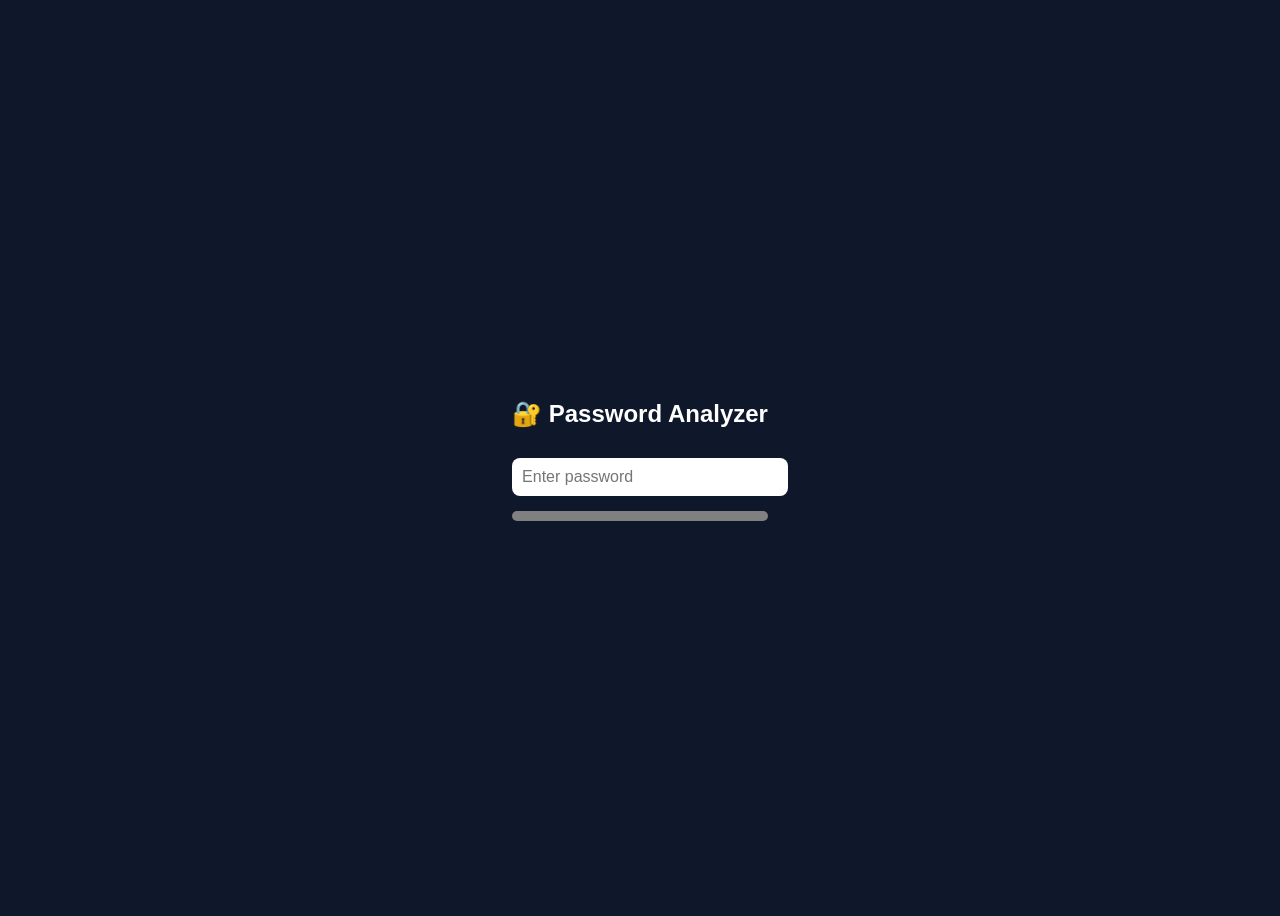
==== index.html @ 749f0412 "cybersecurity-internship" ====
<!DOCTYPE html>

<html lang="en">
<head>
  <meta charset="UTF-8">
  <title>Password Strength Analyzer</title>
  <style>
    body {
      font-family: Arial, sans-serif;
      background: #0f172a;
      color: white;
      display: flex;
      justify-content: center;
      align-items: center;
      height: 100vh;
    }

```
.container {
  background: #1e293b;
  padding: 30px;
  border-radius: 12px;
  width: 350px;
  text-align: center;
  box-shadow: 0 0 20px rgba(0,0,0,0.5);
}

input {
  width: 100%;
  padding: 10px;
  border-radius: 8px;
  border: none;
  margin-top: 10px;
  font-size: 16px;
}

.strength-bar {
  height: 10px;
  border-radius: 5px;
  margin-top: 15px;
  background: gray;
}

.remarks {
  margin-top: 15px;
  text-align: left;
  font-size: 14px;
}

.suggestion {
  margin-top: 10px;
  font-size: 14px;
  color: #38bdf8;
}
```

  </style>
</head>
<body>

<div class="container">
  <h2>🔐 Password Analyzer</h2>
  <input type="password" id="password" placeholder="Enter password" onkeyup="checkPassword()" />

  <div class="strength-bar" id="strengthBar"></div>

  <div id="strengthText"></div>

  <div class="remarks" id="remarks"></div>

  <div class="suggestion" id="suggestion"></div>
</div>

<script>
function checkPassword() {
  let password = document.getElementById("password").value;
  let strength = 0;
  let remarks = [];

  if (password.length >= 12) strength += 2;
  else if (password.length >= 8) strength += 1;
  else remarks.push("Use at least 8 characters");

  if (/[A-Z]/.test(password)) strength++;
  else remarks.push("Add uppercase letter");

  if (/[a-z]/.test(password)) strength++;
  else remarks.push("Add lowercase letter");

  if (/[0-9]/.test(password)) strength++;
  else remarks.push("Add a number");

  if (/[!@#$%^&*]/.test(password)) strength++;
  else remarks.push("Add special character");

  let bar = document.getElementById("strengthBar");
  let text = document.getElementById("strengthText");

  if (strength <= 2) {
    bar.style.background = "red";
    text.innerHTML = "Weak Password 🔴";
  } 
  else if (strength <= 4) {
    bar.style.background = "orange";
    text.innerHTML = "Medium Password 🟡";
  } 
  else {
    bar.style.background = "green";
    text.innerHTML = "Strong Password 🟢";
  }

  document.getElementById("remarks").innerHTML = remarks.map(r => "• " + r).join("<br>");

  // Suggestion generator
  let suggestion = password;
  if (!/[A-Z]/.test(suggestion)) suggestion += "A";
  if (!/[a-z]/.test(suggestion)) suggestion += "a";
  if (!/[0-9]/.test(suggestion)) suggestion += "1";
  if (!/[!@#$%^&*]/.test(suggestion)) suggestion += "@";

  while (suggestion.length < 12) {
    suggestion += "X";
  }

  document.getElementById("suggestion").innerHTML =
    "Suggested: " + suggestion;
}
</script>

</body>
</html>
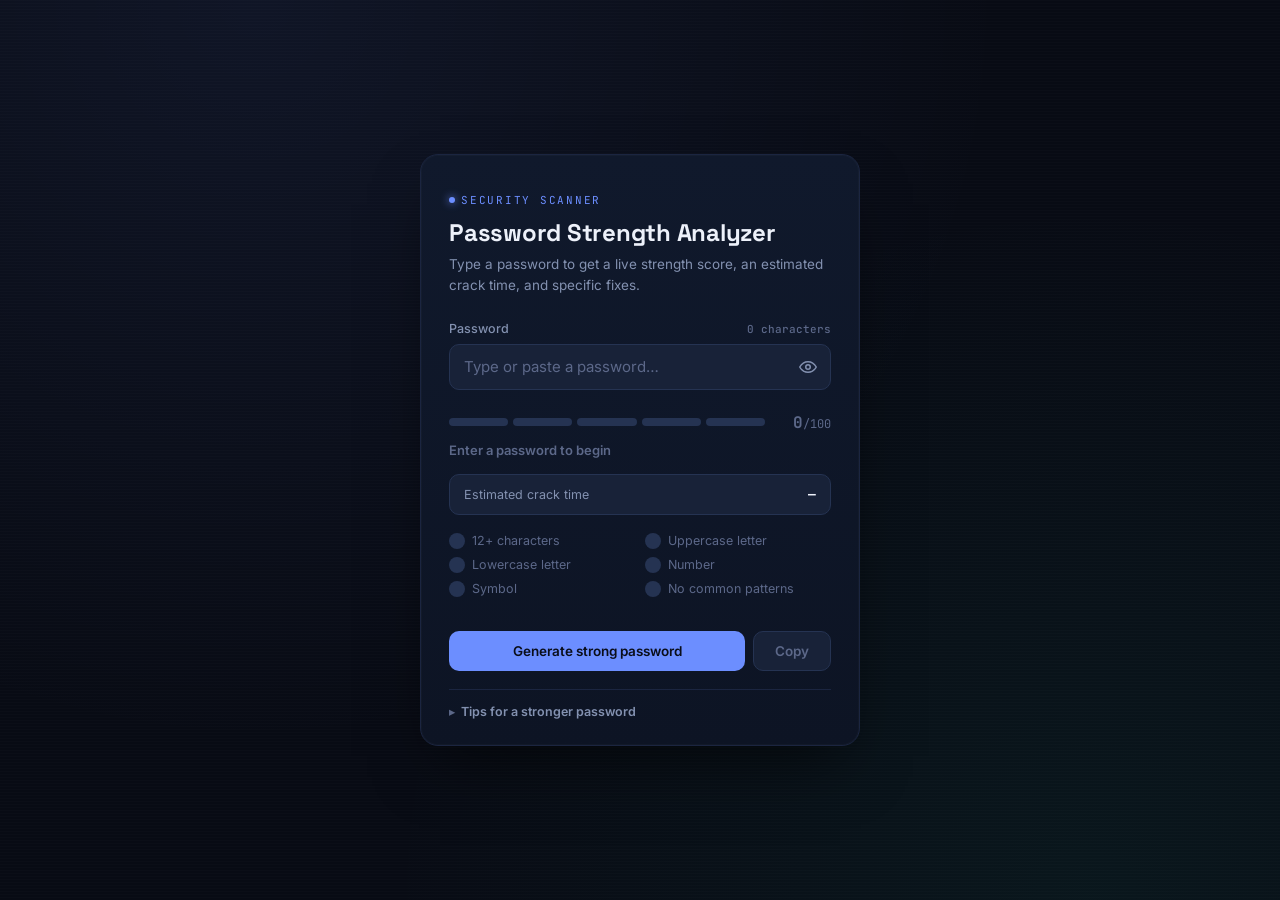
==== commit e9aa1b8a: "Update advance_Scanner" ====
--- a/index.html
+++ b/index.html
@@ -1,131 +1,713 @@
 <!DOCTYPE html>
-
 <html lang="en">
 <head>
-  <meta charset="UTF-8">
-  <title>Password Strength Analyzer</title>
-  <style>
-    body {
-      font-family: Arial, sans-serif;
-      background: #0f172a;
-      color: white;
-      display: flex;
-      justify-content: center;
-      align-items: center;
-      height: 100vh;
-    }
-
-```
-.container {
-  background: #1e293b;
-  padding: 30px;
-  border-radius: 12px;
-  width: 350px;
-  text-align: center;
-  box-shadow: 0 0 20px rgba(0,0,0,0.5);
-}
-
-input {
-  width: 100%;
-  padding: 10px;
-  border-radius: 8px;
-  border: none;
-  margin-top: 10px;
-  font-size: 16px;
-}
-
-.strength-bar {
-  height: 10px;
-  border-radius: 5px;
-  margin-top: 15px;
-  background: gray;
-}
-
-.remarks {
-  margin-top: 15px;
-  text-align: left;
-  font-size: 14px;
-}
-
-.suggestion {
-  margin-top: 10px;
-  font-size: 14px;
-  color: #38bdf8;
-}
-```
-
-  </style>
+<meta charset="UTF-8" />
+<meta name="viewport" content="width=device-width, initial-scale=1.0" />
+<title>Password Strength Analyzer</title>
+<link rel="preconnect" href="https://fonts.googleapis.com">
+<link rel="preconnect" href="https://fonts.gstatic.com" crossorigin>
+<link href="https://fonts.googleapis.com/css2?family=Space+Grotesk:wght@500;600;700&family=Inter:wght@400;500;600&family=JetBrains+Mono:wght@400;500;700&display=swap" rel="stylesheet">
+<style>
+  :root{
+    --ink: #080b14;
+    --panel: #10192c;
+    --panel-2: #182238;
+    --border: #253352;
+    --border-soft: #1b2540;
+    --text: #edf1fa;
+    --muted: #8391b0;
+    --muted-2: #5c6889;
+    --accent: #6c8eff;
+    --accent-dim: rgba(108,142,255,0.15);
+
+    --very-weak: #ff4d6d;
+    --weak: #ff9f4d;
+    --fair: #ffd23f;
+    --good: #4ec5d4;
+    --strong: #22d3a5;
+    --tier-color: var(--muted-2);
+  }
+
+  *{ box-sizing:border-box; }
+
+  body{
+    margin:0;
+    min-height:100vh;
+    background:
+      radial-gradient(circle at 20% 0%, rgba(108,142,255,0.08), transparent 55%),
+      radial-gradient(circle at 85% 100%, rgba(34,211,165,0.06), transparent 50%),
+      var(--ink);
+    background-attachment: fixed;
+    color: var(--text);
+    font-family: 'Inter', system-ui, sans-serif;
+    display:flex;
+    justify-content:center;
+    align-items:center;
+    padding: 32px 16px;
+  }
+
+  .scanlines{
+    position:fixed;
+    inset:0;
+    pointer-events:none;
+    background-image: repeating-linear-gradient(
+      to bottom,
+      rgba(255,255,255,0.015) 0px,
+      rgba(255,255,255,0.015) 1px,
+      transparent 1px,
+      transparent 3px
+    );
+    z-index:0;
+  }
+
+  .card{
+    position:relative;
+    z-index:1;
+    width:100%;
+    max-width:440px;
+    background: linear-gradient(180deg, var(--panel), #0d1424);
+    border:1px solid var(--border-soft);
+    border-radius:18px;
+    padding:32px 28px 26px;
+    box-shadow: 0 30px 60px -20px rgba(0,0,0,0.6), 0 0 0 1px rgba(255,255,255,0.02) inset;
+  }
+
+  .eyebrow{
+    display:inline-flex;
+    align-items:center;
+    gap:6px;
+    font-family:'JetBrains Mono', monospace;
+    font-size:11px;
+    letter-spacing:0.16em;
+    color: var(--accent);
+    text-transform:uppercase;
+  }
+  .eyebrow::before{
+    content:'';
+    width:6px; height:6px; border-radius:50%;
+    background: var(--accent);
+    box-shadow: 0 0 8px var(--accent);
+  }
+
+  h1{
+    font-family:'Space Grotesk', sans-serif;
+    font-size:24px;
+    font-weight:700;
+    margin: 10px 0 6px;
+    letter-spacing:-0.01em;
+  }
+
+  .subtitle{
+    margin:0 0 26px;
+    font-size:13.5px;
+    color: var(--muted);
+    line-height:1.5;
+  }
+
+  .field-label{
+    display:flex;
+    justify-content:space-between;
+    align-items:baseline;
+    font-size:12.5px;
+    font-weight:500;
+    color: var(--muted);
+    margin-bottom:8px;
+  }
+
+  .char-count{
+    font-family:'JetBrains Mono', monospace;
+    font-size:11px;
+    color: var(--muted-2);
+  }
+
+  .input-row{
+    position:relative;
+    display:flex;
+    align-items:center;
+    transition: box-shadow 0.25s ease, border-color 0.25s ease;
+    border-radius:10px;
+    border:1px solid var(--border);
+    background: var(--panel-2);
+  }
+  .input-row:focus-within{
+    border-color: var(--tier-color);
+    box-shadow: 0 0 0 3px color-mix(in srgb, var(--tier-color) 20%, transparent);
+  }
+
+  input#password{
+    flex:1;
+    width:100%;
+    padding:12px 44px 12px 14px;
+    background:transparent;
+    border:none;
+    outline:none;
+    color: var(--text);
+    font-family:'JetBrains Mono', monospace;
+    font-size:15px;
+    letter-spacing:0.02em;
+  }
+  input#password::placeholder{
+    color: var(--muted-2);
+    font-family:'Inter', sans-serif;
+    letter-spacing:normal;
+  }
+
+  .icon-btn{
+    position:absolute;
+    right:6px;
+    width:32px; height:32px;
+    display:flex; align-items:center; justify-content:center;
+    background:transparent;
+    border:none;
+    border-radius:7px;
+    color: var(--muted);
+    cursor:pointer;
+    transition: background 0.15s ease, color 0.15s ease;
+  }
+  .icon-btn:hover{ background: rgba(255,255,255,0.06); color: var(--text); }
+  .icon-btn:focus-visible, button:focus-visible, summary:focus-visible{
+    outline:2px solid var(--accent);
+    outline-offset:2px;
+  }
+
+  .meter-section{ margin-top:22px; }
+
+  .meter-row{
+    display:flex;
+    align-items:center;
+    justify-content:space-between;
+    gap:14px;
+  }
+
+  .segments{
+    display:flex;
+    gap:5px;
+    flex:1;
+  }
+  .segment{
+    height:8px;
+    flex:1;
+    border-radius:4px;
+    background: var(--border);
+    transition: background 0.35s ease, box-shadow 0.35s ease;
+  }
+  .segment.filled{
+    background: var(--tier-color);
+    box-shadow: 0 0 10px color-mix(in srgb, var(--tier-color) 60%, transparent);
+  }
+
+  .score-readout{
+    font-family:'JetBrains Mono', monospace;
+    font-weight:700;
+    font-size:16px;
+    color: var(--tier-color);
+    white-space:nowrap;
+    min-width:52px;
+    text-align:right;
+    transition: color 0.35s ease;
+  }
+  .score-max{
+    font-weight:400;
+    color: var(--muted-2);
+    font-size:12px;
+  }
+
+  .strength-label{
+    margin-top:9px;
+    font-size:13px;
+    font-weight:600;
+    color: var(--tier-color);
+    transition: color 0.35s ease;
+  }
+
+  .crack-time{
+    margin-top:16px;
+    display:flex;
+    justify-content:space-between;
+    align-items:center;
+    padding:11px 14px;
+    background: var(--panel-2);
+    border:1px solid var(--border);
+    border-radius:10px;
+  }
+  .crack-label{ font-size:12.5px; color: var(--muted); }
+  .crack-value{
+    font-family:'JetBrains Mono', monospace;
+    font-size:13px;
+    font-weight:700;
+    color: var(--text);
+  }
+
+  .checklist{
+    margin-top:18px;
+    display:grid;
+    grid-template-columns: 1fr 1fr;
+    gap:8px 10px;
+  }
+  .check-item{
+    display:flex;
+    align-items:center;
+    gap:7px;
+    font-size:12.5px;
+    color: var(--muted-2);
+    transition: color 0.2s ease;
+  }
+  .check-item.passed{ color: var(--text); }
+  .check-icon{
+    width:16px; height:16px;
+    flex:none;
+    border-radius:50%;
+    display:flex; align-items:center; justify-content:center;
+    background: var(--border);
+    transition: background 0.2s ease;
+  }
+  .check-item.passed .check-icon{ background: var(--strong); }
+  .check-icon svg{ width:9px; height:9px; }
+
+  .warnings{
+    margin-top:14px;
+    display:flex;
+    flex-direction:column;
+    gap:8px;
+  }
+  .warning-item{
+    display:flex;
+    gap:8px;
+    align-items:flex-start;
+    font-size:12.5px;
+    line-height:1.45;
+    color:#ffd8bd;
+    background: rgba(255,159,77,0.08);
+    border:1px solid rgba(255,159,77,0.25);
+    padding:9px 11px;
+    border-radius:9px;
+  }
+  .warning-item.severe{
+    color:#ffc2cd;
+    background: rgba(255,77,109,0.1);
+    border-color: rgba(255,77,109,0.3);
+  }
+  .warning-item svg{ flex:none; margin-top:1px; }
+
+  .actions{
+    margin-top:20px;
+    display:flex;
+    gap:8px;
+  }
+  .primary-btn, .secondary-btn{
+    font-family:'Inter', sans-serif;
+    font-size:13.5px;
+    font-weight:600;
+    padding:11px 14px;
+    border-radius:10px;
+    cursor:pointer;
+    border:1px solid transparent;
+    transition: transform 0.12s ease, background 0.15s ease, border-color 0.15s ease;
+  }
+  .primary-btn{
+    flex:1;
+    background: var(--accent);
+    color:#0a0e1a;
+  }
+  .primary-btn:hover{ background:#7f9dff; }
+  .primary-btn:active{ transform: scale(0.98); }
+
+  .secondary-btn{
+    background: var(--panel-2);
+    color: var(--text);
+    border-color: var(--border);
+    min-width:78px;
+  }
+  .secondary-btn:hover:not(:disabled){ border-color: var(--accent); }
+  .secondary-btn:disabled{ color: var(--muted-2); cursor:not-allowed; }
+  .secondary-btn.copied{ color: var(--strong); border-color: var(--strong); }
+
+  details.tips{
+    margin-top:18px;
+    border-top:1px solid var(--border-soft);
+    padding-top:14px;
+  }
+  summary{
+    cursor:pointer;
+    font-size:12.5px;
+    font-weight:600;
+    color: var(--muted);
+    list-style:none;
+    display:flex;
+    align-items:center;
+    gap:6px;
+  }
+  summary::-webkit-details-marker{ display:none; }
+  summary::before{
+    content:'▸';
+    display:inline-block;
+    transition: transform 0.15s ease;
+    color: var(--muted-2);
+  }
+  details[open] summary::before{ transform: rotate(90deg); }
+
+  .tips ul{
+    margin:12px 0 0;
+    padding-left:18px;
+    color: var(--muted);
+    font-size:12.5px;
+    line-height:1.7;
+  }
+
+  @media (prefers-reduced-motion: reduce){
+    *{ transition:none !important; }
+  }
+
+  @media (max-width:380px){
+    .checklist{ grid-template-columns: 1fr; }
+  }
+</style>
 </head>
 <body>
 
-<div class="container">
-  <h2>🔐 Password Analyzer</h2>
-  <input type="password" id="password" placeholder="Enter password" onkeyup="checkPassword()" />
-
-  <div class="strength-bar" id="strengthBar"></div>
-
-  <div id="strengthText"></div>
-
-  <div class="remarks" id="remarks"></div>
-
-  <div class="suggestion" id="suggestion"></div>
-</div>
+<div class="scanlines" aria-hidden="true"></div>
+
+<main class="card">
+  <span class="eyebrow">Security Scanner</span>
+  <h1>Password Strength Analyzer</h1>
+  <p class="subtitle">Type a password to get a live strength score, an estimated crack time, and specific fixes.</p>
+
+  <div class="field-group">
+    <label class="field-label" for="password">
+      Password
+      <span class="char-count" id="charCount">0 characters</span>
+    </label>
+    <div class="input-row">
+      <input type="password" id="password" placeholder="Type or paste a password…" autocomplete="new-password" spellcheck="false" autocapitalize="off" />
+      <button type="button" class="icon-btn" id="toggleVisibility" aria-label="Show password">
+        <svg id="eyeIcon" width="18" height="18" viewBox="0 0 24 24" fill="none" stroke="currentColor" stroke-width="2" stroke-linecap="round" stroke-linejoin="round">
+          <path d="M1 12s4-7 11-7 11 7 11 7-4 7-11 7-11-7-11-7Z"/>
+          <circle cx="12" cy="12" r="3"/>
+        </svg>
+      </button>
+    </div>
+  </div>
+
+  <section class="meter-section" aria-live="polite">
+    <div class="meter-row">
+      <div class="segments" id="segments">
+        <span class="segment"></span>
+        <span class="segment"></span>
+        <span class="segment"></span>
+        <span class="segment"></span>
+        <span class="segment"></span>
+      </div>
+      <span class="score-readout" id="scoreReadout">0<span class="score-max">/100</span></span>
+    </div>
+    <div class="strength-label" id="strengthLabel">Enter a password to begin</div>
+  </section>
+
+  <div class="crack-time">
+    <span class="crack-label">Estimated crack time</span>
+    <span class="crack-value" id="crackValue">—</span>
+  </div>
+
+  <div class="checklist" id="checklist"></div>
+
+  <div class="warnings" id="warnings"></div>
+
+  <div class="actions">
+    <button type="button" class="primary-btn" id="generateBtn">Generate strong password</button>
+    <button type="button" class="secondary-btn" id="copyBtn" disabled>Copy</button>
+  </div>
+
+  <details class="tips">
+    <summary>Tips for a stronger password</summary>
+    <ul>
+      <li>Use a passphrase of 4–5 random words instead of a single word.</li>
+      <li>Aim for 12+ characters — length matters more than complexity.</li>
+      <li>Never reuse the same password across different sites.</li>
+      <li>Avoid personal info: names, birthdays, pet names.</li>
+      <li>Use a password manager to generate and store unique passwords.</li>
+    </ul>
+  </details>
+</main>
 
 <script>
-function checkPassword() {
-  let password = document.getElementById("password").value;
-  let strength = 0;
-  let remarks = [];
-
-  if (password.length >= 12) strength += 2;
-  else if (password.length >= 8) strength += 1;
-  else remarks.push("Use at least 8 characters");
-
-  if (/[A-Z]/.test(password)) strength++;
-  else remarks.push("Add uppercase letter");
-
-  if (/[a-z]/.test(password)) strength++;
-  else remarks.push("Add lowercase letter");
-
-  if (/[0-9]/.test(password)) strength++;
-  else remarks.push("Add a number");
-
-  if (/[!@#$%^&*]/.test(password)) strength++;
-  else remarks.push("Add special character");
-
-  let bar = document.getElementById("strengthBar");
-  let text = document.getElementById("strengthText");
-
-  if (strength <= 2) {
-    bar.style.background = "red";
-    text.innerHTML = "Weak Password 🔴";
-  } 
-  else if (strength <= 4) {
-    bar.style.background = "orange";
-    text.innerHTML = "Medium Password 🟡";
-  } 
-  else {
-    bar.style.background = "green";
-    text.innerHTML = "Strong Password 🟢";
-  }
-
-  document.getElementById("remarks").innerHTML = remarks.map(r => "• " + r).join("<br>");
-
-  // Suggestion generator
-  let suggestion = password;
-  if (!/[A-Z]/.test(suggestion)) suggestion += "A";
-  if (!/[a-z]/.test(suggestion)) suggestion += "a";
-  if (!/[0-9]/.test(suggestion)) suggestion += "1";
-  if (!/[!@#$%^&*]/.test(suggestion)) suggestion += "@";
-
-  while (suggestion.length < 12) {
-    suggestion += "X";
-  }
-
-  document.getElementById("suggestion").innerHTML =
-    "Suggested: " + suggestion;
-}
+(function(){
+  const passwordInput = document.getElementById('password');
+  const charCountEl = document.getElementById('charCount');
+  const segmentsContainer = document.getElementById('segments');
+  const segments = Array.from(segmentsContainer.children);
+  const scoreReadout = document.getElementById('scoreReadout');
+  const strengthLabel = document.getElementById('strengthLabel');
+  const crackValue = document.getElementById('crackValue');
+  const checklistEl = document.getElementById('checklist');
+  const warningsEl = document.getElementById('warnings');
+  const toggleBtn = document.getElementById('toggleVisibility');
+  const eyeIcon = document.getElementById('eyeIcon');
+  const generateBtn = document.getElementById('generateBtn');
+  const copyBtn = document.getElementById('copyBtn');
+  const root = document.documentElement;
+
+  const COMMON_PASSWORDS = [
+    '123456','password','123456789','12345678','12345','111111','1234567',
+    'sunshine','qwerty','iloveyou','princess','admin','welcome','666666',
+    'abc123','football','123123','monkey','654321','charlie','donald',
+    'password1','qwerty123','dragon','master','letmein','login','starwars',
+    'hello','freedom','whatever','trustno1','000000','121212','baseball',
+    'superman','1234567890','shadow','michael','jennifer','111222333','passw0rd'
+  ];
+
+  const TIERS = [
+    { max:20,  key:'very-weak', label:'Very weak',   color:'var(--very-weak)' },
+    { max:40,  key:'weak',      label:'Weak',        color:'var(--weak)' },
+    { max:60,  key:'fair',      label:'Fair',        color:'var(--fair)' },
+    { max:80,  key:'good',      label:'Good',        color:'var(--good)' },
+    { max:101, key:'strong',    label:'Strong',      color:'var(--strong)' }
+  ];
+
+  function getTier(score){
+    return TIERS.find(t => score <= t.max);
+  }
+
+  function hasSequence(pwd){
+    const lower = pwd.toLowerCase();
+    const runs = [
+      'abcdefghijklmnopqrstuvwxyz',
+      'zyxwvutsrqponmlkjihgfedcba',
+      '0123456789',
+      '9876543210',
+      'qwertyuiop',
+      'asdfghjkl',
+      'zxcvbnm'
+    ];
+    for(let i=0; i<lower.length-2; i++){
+      const chunk = lower.slice(i, i+3);
+      if(runs.some(r => r.includes(chunk))) return true;
+    }
+    return false;
+  }
+
+  function hasRepeats(pwd){
+    return /(.)\1\1/.test(pwd);
+  }
+
+  function analyze(pwd){
+    const length = pwd.length;
+    const hasLower = /[a-z]/.test(pwd);
+    const hasUpper = /[A-Z]/.test(pwd);
+    const hasDigit = /[0-9]/.test(pwd);
+    const hasSymbol = /[^A-Za-z0-9]/.test(pwd);
+    const classes = [hasLower, hasUpper, hasDigit, hasSymbol].filter(Boolean).length;
+
+    let poolSize = 0;
+    if(hasLower) poolSize += 26;
+    if(hasUpper) poolSize += 26;
+    if(hasDigit) poolSize += 10;
+    if(hasSymbol) poolSize += 32;
+    if(poolSize === 0) poolSize = 1;
+
+    const entropyBits = length * Math.log2(poolSize);
+    const lengthScore = Math.min(30, Math.max(0, (length - 4) * 2.5));
+    const varietyScore = classes * 6 + (classes === 4 ? 6 : 0);
+    const entropyScore = Math.min(25, Math.max(0, (entropyBits - 20) / 3));
+    const uniqueChars = new Set(pwd.split('')).size;
+    const uniquenessScore = length ? (uniqueChars / length) * 15 : 0;
+
+    let score = lengthScore + varietyScore + entropyScore + uniquenessScore;
+
+    const lower = pwd.toLowerCase();
+    const isCommon = COMMON_PASSWORDS.includes(lower);
+    const sequence = hasSequence(pwd);
+    const repeats = hasRepeats(pwd);
+
+    const warnings = [];
+    if(isCommon){
+      score = Math.min(score, 5);
+      warnings.push({ text:'This is one of the most commonly used passwords — it will be guessed instantly.', severe:true });
+    }
+    if(sequence){
+      score -= 15;
+      warnings.push({ text:'Contains a predictable sequence, like "abc", "123", or "qwerty".', severe:false });
+    }
+    if(repeats){
+      score -= 10;
+      warnings.push({ text:'Contains 3 or more repeated characters in a row.', severe:false });
+    }
+    if(length > 0 && length < 8){
+      warnings.push({ text:'Shorter than the recommended 8-character minimum.', severe:false });
+    }
+
+    score = Math.max(0, Math.min(100, Math.round(score)));
+
+    return { length, hasLower, hasUpper, hasDigit, hasSymbol, entropyBits, score, warnings, isCommon };
+  }
+
+  function humanizeSeconds(seconds){
+    if(seconds < 1) return 'Instantly';
+    const units = [
+      ['century', 3153600000],
+      ['year', 31536000],
+      ['month', 2592000],
+      ['day', 86400],
+      ['hour', 3600],
+      ['minute', 60],
+      ['second', 1]
+    ];
+    for(const [name, secs] of units){
+      if(seconds >= secs){
+        const val = Math.round(seconds / secs);
+        if(name === 'century' && val > 100000){
+          return 'Longer than the age of the universe';
+        }
+        return val.toLocaleString() + ' ' + name + (val !== 1 ? 's' : '');
+      }
+    }
+    return '< 1 second';
+  }
+
+  function crackTime(entropyBits, isCommon){
+    if(isCommon) return 'Instantly';
+    const guesses = Math.pow(2, entropyBits);
+    const guessesPerSecond = 1e10;
+    const seconds = guesses / guessesPerSecond / 2;
+    return humanizeSeconds(seconds);
+  }
+
+  const CHECKS = [
+    { label:'12+ characters', test:r => r.length >= 12 },
+    { label:'Uppercase letter', test:r => r.hasUpper },
+    { label:'Lowercase letter', test:r => r.hasLower },
+    { label:'Number', test:r => r.hasDigit },
+    { label:'Symbol', test:r => r.hasSymbol },
+    { label:'No common patterns', test:r => !r.warnings.some(w => w.severe) && r.warnings.length === 0 || (r.length===0) }
+  ];
+
+  const CHECK_ICON = '<svg viewBox="0 0 12 12" fill="none" stroke="#0a0e1a" stroke-width="2" stroke-linecap="round" stroke-linejoin="round"><polyline points="2 6 5 9 10 3"/></svg>';
+
+  function renderChecklist(result){
+    checklistEl.innerHTML = CHECKS.map(c => {
+      const passed = result ? c.test(result) : false;
+      return '<div class="check-item ' + (passed ? 'passed' : '') + '">' +
+        '<span class="check-icon">' + (passed ? CHECK_ICON : '') + '</span>' +
+        '<span>' + c.label + '</span>' +
+        '</div>';
+    }).join('');
+  }
+
+  const WARNING_ICON = '<svg width="14" height="14" viewBox="0 0 24 24" fill="none" stroke="currentColor" stroke-width="2" stroke-linecap="round" stroke-linejoin="round"><path d="M10.29 3.86 1.82 18a2 2 0 0 0 1.71 3h16.94a2 2 0 0 0 1.71-3L13.71 3.86a2 2 0 0 0-3.42 0Z"/><line x1="12" y1="9" x2="12" y2="13"/><line x1="12" y1="17" x2="12.01" y2="17"/></svg>';
+
+  function renderWarnings(warnings){
+    if(!warnings || warnings.length === 0){
+      warningsEl.innerHTML = '';
+      return;
+    }
+    warningsEl.innerHTML = warnings.map(w =>
+      '<div class="warning-item ' + (w.severe ? 'severe' : '') + '">' + WARNING_ICON + '<span>' + w.text + '</span></div>'
+    ).join('');
+  }
+
+  function resetUI(){
+    segments.forEach(seg => seg.classList.remove('filled'));
+    root.style.setProperty('--tier-color', 'var(--muted-2)');
+    scoreReadout.innerHTML = '0<span class="score-max">/100</span>';
+    strengthLabel.textContent = 'Enter a password to begin';
+    crackValue.textContent = '—';
+    renderChecklist(null);
+    renderWarnings([]);
+  }
+
+  function update(){
+    const pwd = passwordInput.value;
+    charCountEl.textContent = pwd.length + ' character' + (pwd.length !== 1 ? 's' : '');
+    copyBtn.disabled = pwd.length === 0;
+    copyBtn.textContent = 'Copy';
+    copyBtn.classList.remove('copied');
+
+    if(pwd.length === 0){
+      resetUI();
+      return;
+    }
+
+    const result = analyze(pwd);
+    const tier = getTier(result.score);
+
+    root.style.setProperty('--tier-color', tier.color);
+    const filled = Math.max(1, Math.ceil(result.score / 20));
+    segments.forEach((seg, i) => seg.classList.toggle('filled', i < filled));
+
+    scoreReadout.innerHTML = result.score + '<span class="score-max">/100</span>';
+    strengthLabel.textContent = tier.label;
+    crackValue.textContent = crackTime(result.entropyBits, result.isCommon);
+
+    renderChecklist(result);
+    renderWarnings(result.warnings);
+  }
+
+  toggleBtn.addEventListener('click', function(){
+    const isPassword = passwordInput.type === 'password';
+    passwordInput.type = isPassword ? 'text' : 'password';
+    toggleBtn.setAttribute('aria-label', isPassword ? 'Hide password' : 'Show password');
+    eyeIcon.innerHTML = isPassword
+      ? '<path d="M17.94 17.94A10.94 10.94 0 0 1 12 20c-7 0-11-8-11-8a20.3 20.3 0 0 1 5.06-5.94M9.9 4.24A10.94 10.94 0 0 1 12 4c7 0 11 8 11 8a20.3 20.3 0 0 1-3.22 4.44"/><path d="M1 1l22 22"/><path d="M14.12 14.12a3 3 0 1 1-4.24-4.24"/>'
+      : '<path d="M1 12s4-7 11-7 11 7 11 7-4 7-11 7-11-7-11-7Z"/><circle cx="12" cy="12" r="3"/>';
+  });
+
+  function generatePassword(length){
+    const sets = {
+      lower: 'abcdefghijklmnopqrstuvwxyz',
+      upper: 'ABCDEFGHIJKLMNOPQRSTUVWXYZ',
+      digit: '0123456789',
+      symbol: '!@#$%^&*()-_=+?'
+    };
+    const all = sets.lower + sets.upper + sets.digit + sets.symbol;
+    const randInt = max => {
+      const arr = new Uint32Array(1);
+      crypto.getRandomValues(arr);
+      return arr[0] % max;
+    };
+    let chars = [
+      sets.lower[randInt(sets.lower.length)],
+      sets.upper[randInt(sets.upper.length)],
+      sets.digit[randInt(sets.digit.length)],
+      sets.symbol[randInt(sets.symbol.length)]
+    ];
+    for(let i = chars.length; i < length; i++){
+      chars.push(all[randInt(all.length)]);
+    }
+    // shuffle (Fisher–Yates) using crypto randomness
+    for(let i = chars.length - 1; i > 0; i--){
+      const j = randInt(i + 1);
+      [chars[i], chars[j]] = [chars[j], chars[i]];
+    }
+    return chars.join('');
+  }
+
+  generateBtn.addEventListener('click', function(){
+    const newPassword = generatePassword(16);
+    passwordInput.value = newPassword;
+    passwordInput.type = 'text';
+    toggleBtn.setAttribute('aria-label', 'Hide password');
+    eyeIcon.innerHTML = '<path d="M17.94 17.94A10.94 10.94 0 0 1 12 20c-7 0-11-8-11-8a20.3 20.3 0 0 1 5.06-5.94M9.9 4.24A10.94 10.94 0 0 1 12 4c7 0 11 8 11 8a20.3 20.3 0 0 1-3.22 4.44"/><path d="M1 1l22 22"/><path d="M14.12 14.12a3 3 0 1 1-4.24-4.24"/>';
+    update();
+    passwordInput.focus();
+  });
+
+  copyBtn.addEventListener('click', async function(){
+    if(!passwordInput.value) return;
+    try{
+      await navigator.clipboard.writeText(passwordInput.value);
+      copyBtn.textContent = 'Copied';
+      copyBtn.classList.add('copied');
+      setTimeout(() => {
+        copyBtn.textContent = 'Copy';
+        copyBtn.classList.remove('copied');
+      }, 1500);
+    }catch(e){
+      copyBtn.textContent = 'Failed';
+    }
+  });
+
+  passwordInput.addEventListener('input', update);
+  resetUI();
+})();
 </script>
 
 </body>
-</html>
+</html>
